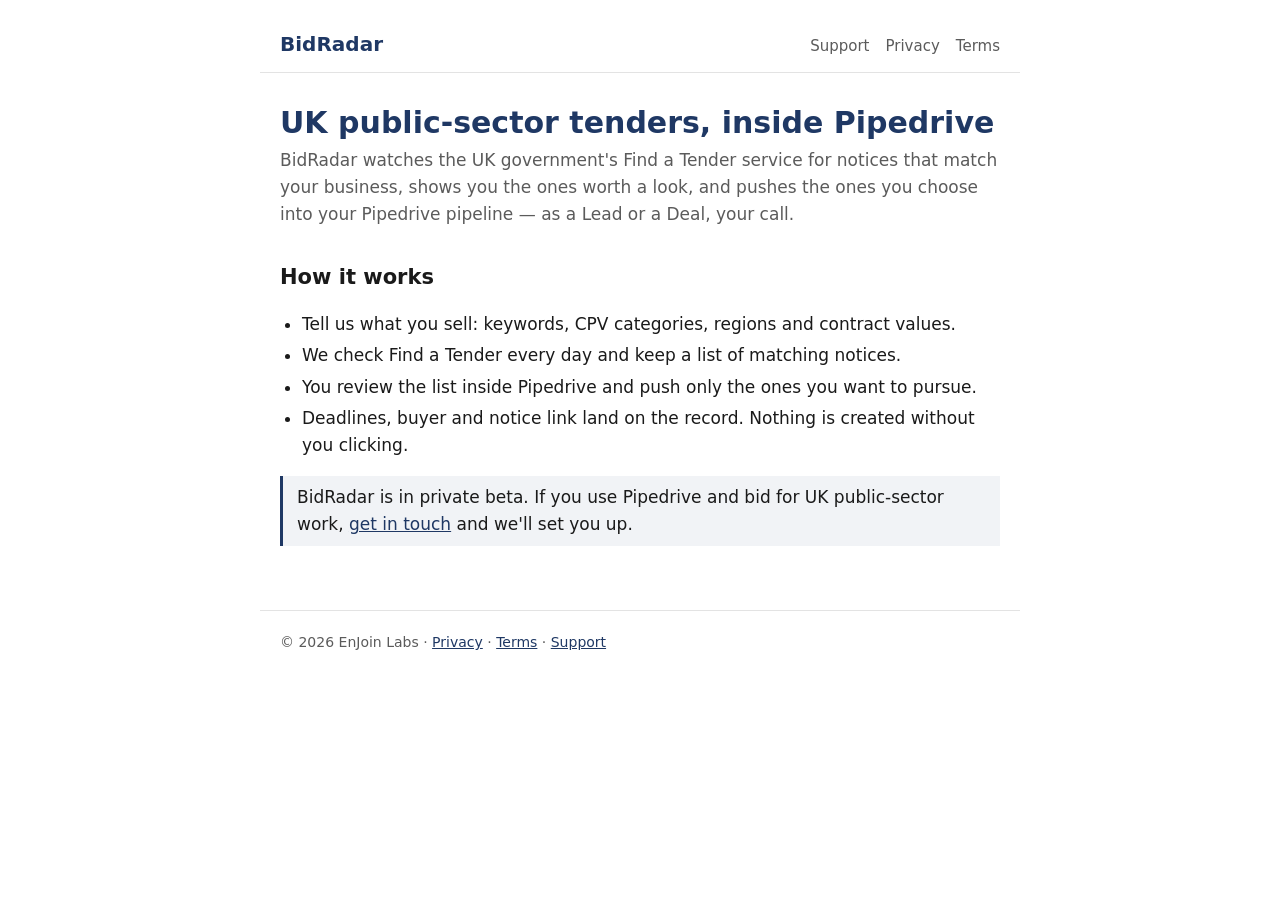
==== index.html @ 0193b036 "Publish BidRadar marketing/legal site Co-Authored-By: Claude Opus 4.8 (1M context) <noreply@anthropi" ====
<!doctype html>
<html lang="en-GB">
<head>
<meta charset="utf-8">
<meta name="viewport" content="width=device-width,initial-scale=1">
<title>BidRadar — UK public-sector tenders inside Pipedrive</title>
<meta name="description" content="BidRadar finds UK public-sector tender notices that match your business and lets you push the ones you want into Pipedrive as a Lead or a Deal.">
<link rel="stylesheet" href="site.css">
</head>
<body>
<header>
  <a class="brand" href="/">BidRadar</a>
  <nav><a href="/support">Support</a><a href="/privacy">Privacy</a><a href="/terms">Terms</a></nav>
</header>
<main>
  <h1>UK public-sector tenders, inside Pipedrive</h1>
  <p class="lede">BidRadar watches the UK government's Find a Tender service for notices that match your business, shows you the ones worth a look, and pushes the ones you choose into your Pipedrive pipeline — as a Lead or a Deal, your call.</p>

  <h2>How it works</h2>
  <ul>
    <li>Tell us what you sell: keywords, CPV categories, regions and contract values.</li>
    <li>We check Find a Tender every day and keep a list of matching notices.</li>
    <li>You review the list inside Pipedrive and push only the ones you want to pursue.</li>
    <li>Deadlines, buyer and notice link land on the record. Nothing is created without you clicking.</li>
  </ul>

  <div class="note">BidRadar is in private beta. If you use Pipedrive and bid for UK public-sector work, <a href="/support">get in touch</a> and we'll set you up.</div>
</main>
<footer>© 2026 EnJoin Labs · <a href="/privacy">Privacy</a> · <a href="/terms">Terms</a> · <a href="/support">Support</a></footer>
</body>
</html>
---- site.css ----
:root{--ink:#1a1a1a;--muted:#5b5b5b;--accent:#1f3864;--rule:#e3e3e3;--bg:#ffffff}
@media (prefers-color-scheme:dark){:root{--ink:#ececec;--muted:#a8a8a8;--accent:#8fb0e8;--rule:#2e2e2e;--bg:#121212}}
*{box-sizing:border-box}
body{margin:0;background:var(--bg);color:var(--ink);font:17px/1.6 system-ui,-apple-system,"Segoe UI",Roboto,sans-serif}
header,main,footer{max-width:760px;margin:0 auto;padding:0 20px}
header{padding-top:28px;padding-bottom:12px;border-bottom:1px solid var(--rule);display:flex;justify-content:space-between;align-items:baseline;flex-wrap:wrap;gap:8px}
header a.brand{font-weight:700;color:var(--accent);text-decoration:none;font-size:20px}
nav a{color:var(--muted);text-decoration:none;margin-left:16px;font-size:15px}
nav a:hover{color:var(--accent)}
main{padding:32px 20px 48px}
h1{font-size:30px;line-height:1.2;margin:0 0 6px;color:var(--accent)}
h2{font-size:21px;margin:32px 0 8px}
p.lede{color:var(--muted);margin-top:0}
footer{border-top:1px solid var(--rule);padding:20px;color:var(--muted);font-size:14px}
a{color:var(--accent)}
ul{padding-left:22px}
li{margin:4px 0}
.note{border-left:3px solid var(--accent);padding:8px 14px;background:rgba(31,56,100,.06);margin:16px 0}
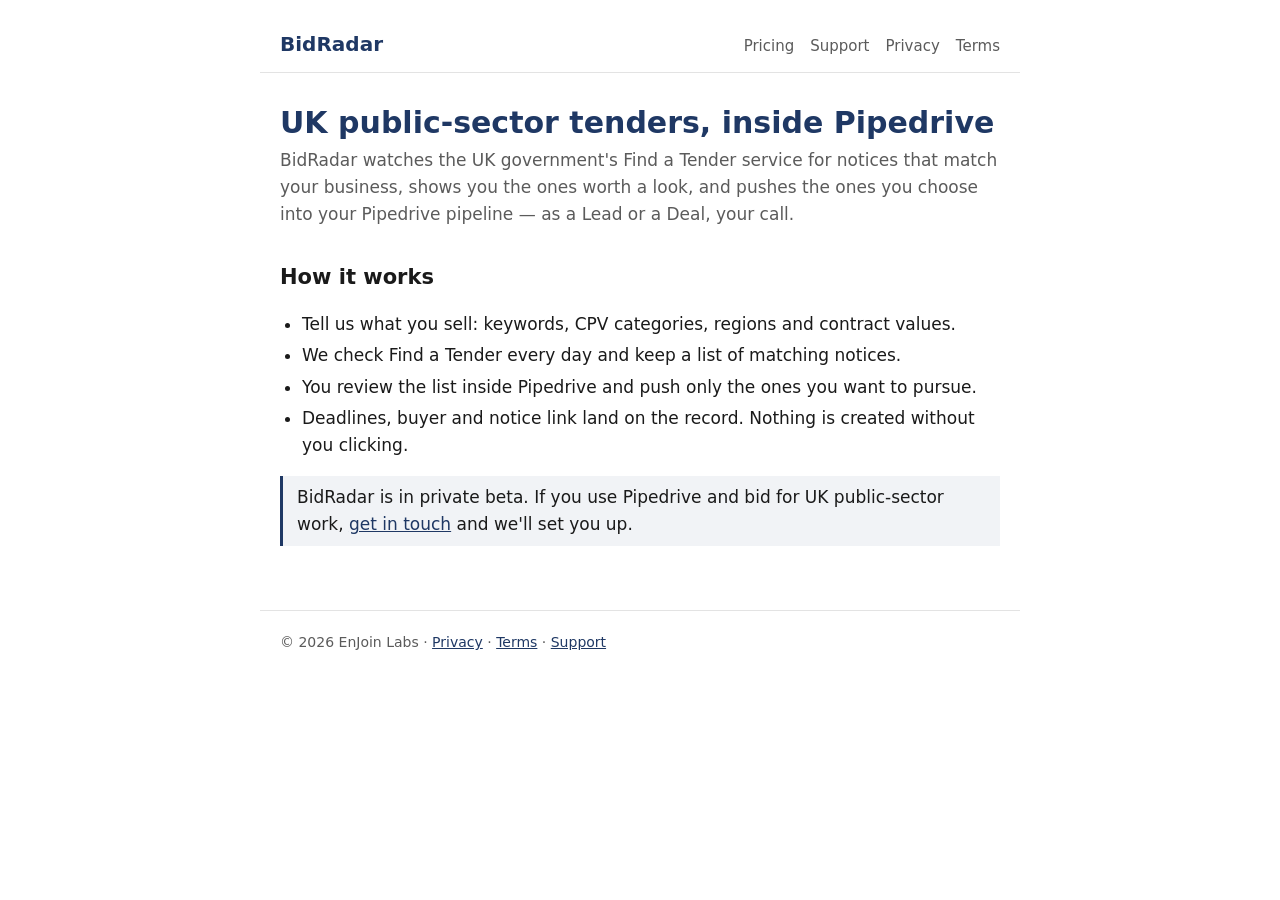
==== commit 94079823: "Add pricing page" ====
--- a/index.html
+++ b/index.html
@@ -10,7 +10,7 @@
 <body>
 <header>
   <a class="brand" href="/">BidRadar</a>
-  <nav><a href="/support">Support</a><a href="/privacy">Privacy</a><a href="/terms">Terms</a></nav>
+  <nav><a href="/pricing">Pricing</a><a href="/support">Support</a><a href="/privacy">Privacy</a><a href="/terms">Terms</a></nav>
 </header>
 <main>
   <h1>UK public-sector tenders, inside Pipedrive</h1>
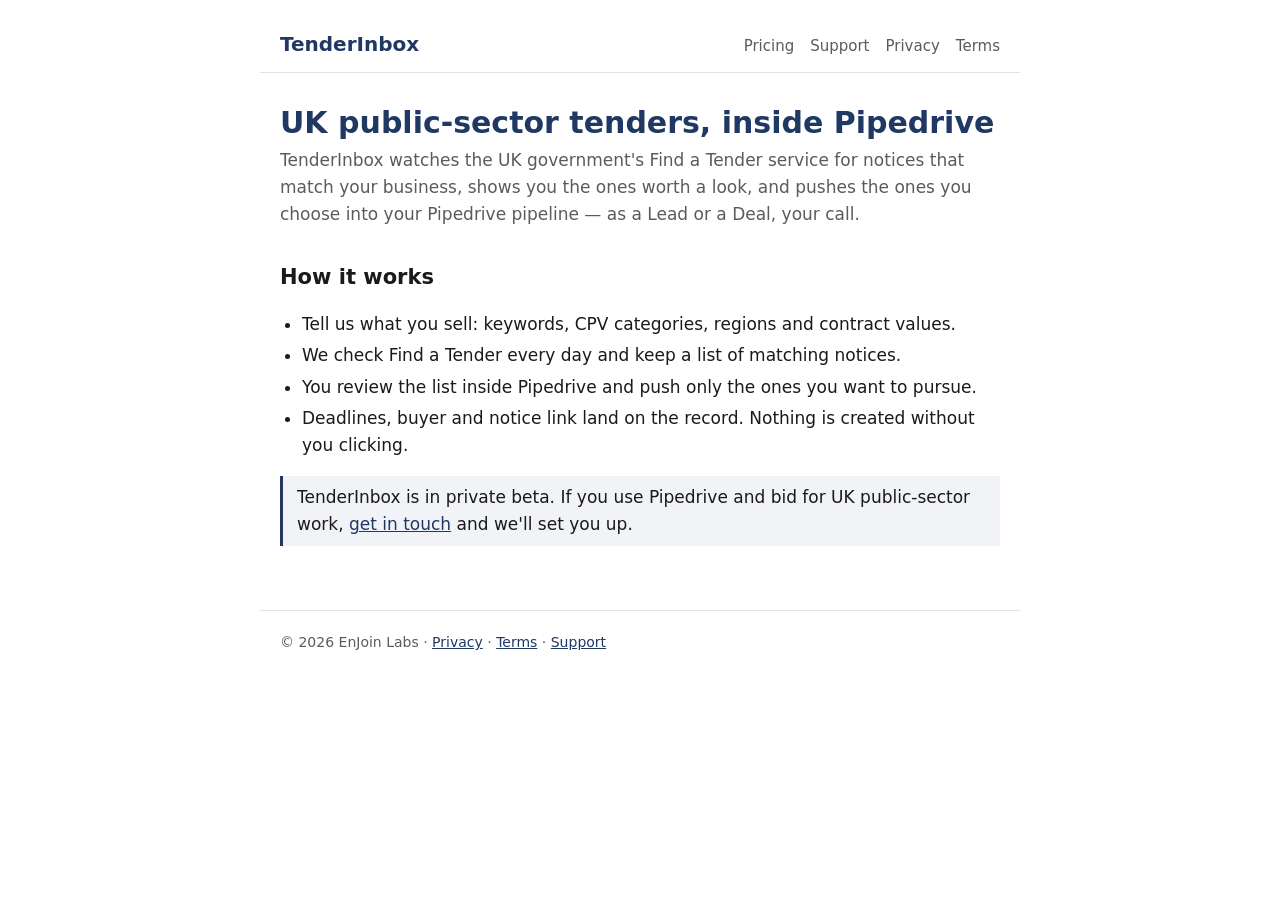
==== commit bd55bf3b: "Rename BidRadar to TenderInbox across all pages Co-Authored-By: Claude Opus 4.8 (1M context) <norepl" ====
--- a/index.html
+++ b/index.html
@@ -3,18 +3,18 @@
 <head>
 <meta charset="utf-8">
 <meta name="viewport" content="width=device-width,initial-scale=1">
-<title>BidRadar — UK public-sector tenders inside Pipedrive</title>
-<meta name="description" content="BidRadar finds UK public-sector tender notices that match your business and lets you push the ones you want into Pipedrive as a Lead or a Deal.">
+<title>TenderInbox — UK public-sector tenders inside Pipedrive</title>
+<meta name="description" content="TenderInbox finds UK public-sector tender notices that match your business and lets you push the ones you want into Pipedrive as a Lead or a Deal.">
 <link rel="stylesheet" href="site.css">
 </head>
 <body>
 <header>
-  <a class="brand" href="/">BidRadar</a>
+  <a class="brand" href="/">TenderInbox</a>
   <nav><a href="/pricing">Pricing</a><a href="/support">Support</a><a href="/privacy">Privacy</a><a href="/terms">Terms</a></nav>
 </header>
 <main>
   <h1>UK public-sector tenders, inside Pipedrive</h1>
-  <p class="lede">BidRadar watches the UK government's Find a Tender service for notices that match your business, shows you the ones worth a look, and pushes the ones you choose into your Pipedrive pipeline — as a Lead or a Deal, your call.</p>
+  <p class="lede">TenderInbox watches the UK government's Find a Tender service for notices that match your business, shows you the ones worth a look, and pushes the ones you choose into your Pipedrive pipeline — as a Lead or a Deal, your call.</p>
 
   <h2>How it works</h2>
   <ul>
@@ -24,7 +24,7 @@
     <li>Deadlines, buyer and notice link land on the record. Nothing is created without you clicking.</li>
   </ul>
 
-  <div class="note">BidRadar is in private beta. If you use Pipedrive and bid for UK public-sector work, <a href="/support">get in touch</a> and we'll set you up.</div>
+  <div class="note">TenderInbox is in private beta. If you use Pipedrive and bid for UK public-sector work, <a href="/support">get in touch</a> and we'll set you up.</div>
 </main>
 <footer>© 2026 EnJoin Labs · <a href="/privacy">Privacy</a> · <a href="/terms">Terms</a> · <a href="/support">Support</a></footer>
 </body>
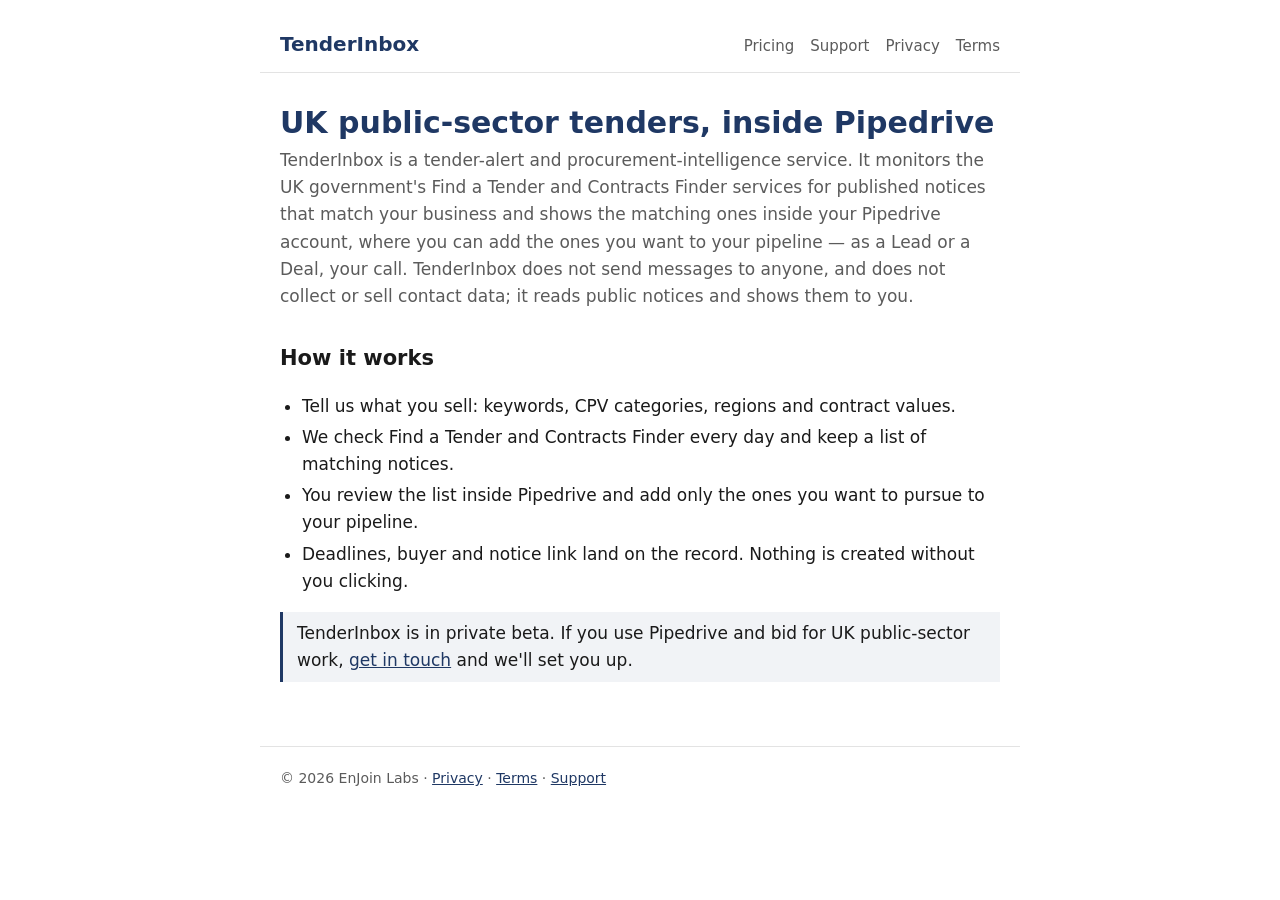
==== commit 39375435: "Reframe copy as tender-alert and procurement-intelligence service Remove outbound/prospecting vocabu" ====
--- a/index.html
+++ b/index.html
@@ -4,7 +4,7 @@
 <meta charset="utf-8">
 <meta name="viewport" content="width=device-width,initial-scale=1">
 <title>TenderInbox — UK public-sector tenders inside Pipedrive</title>
-<meta name="description" content="TenderInbox finds UK public-sector tender notices that match your business and lets you push the ones you want into Pipedrive as a Lead or a Deal.">
+<meta name="description" content="TenderInbox is a tender-alert service that monitors Find a Tender and Contracts Finder for published notices matching your business and shows them inside Pipedrive, where you add the ones you want to your pipeline as a Lead or a Deal.">
 <link rel="stylesheet" href="site.css">
 </head>
 <body>
@@ -14,13 +14,13 @@
 </header>
 <main>
   <h1>UK public-sector tenders, inside Pipedrive</h1>
-  <p class="lede">TenderInbox watches the UK government's Find a Tender service for notices that match your business, shows you the ones worth a look, and pushes the ones you choose into your Pipedrive pipeline — as a Lead or a Deal, your call.</p>
+  <p class="lede">TenderInbox is a tender-alert and procurement-intelligence service. It monitors the UK government's Find a Tender and Contracts Finder services for published notices that match your business and shows the matching ones inside your Pipedrive account, where you can add the ones you want to your pipeline — as a Lead or a Deal, your call. TenderInbox does not send messages to anyone, and does not collect or sell contact data; it reads public notices and shows them to you.</p>
 
   <h2>How it works</h2>
   <ul>
     <li>Tell us what you sell: keywords, CPV categories, regions and contract values.</li>
-    <li>We check Find a Tender every day and keep a list of matching notices.</li>
-    <li>You review the list inside Pipedrive and push only the ones you want to pursue.</li>
+    <li>We check Find a Tender and Contracts Finder every day and keep a list of matching notices.</li>
+    <li>You review the list inside Pipedrive and add only the ones you want to pursue to your pipeline.</li>
     <li>Deadlines, buyer and notice link land on the record. Nothing is created without you clicking.</li>
   </ul>
 
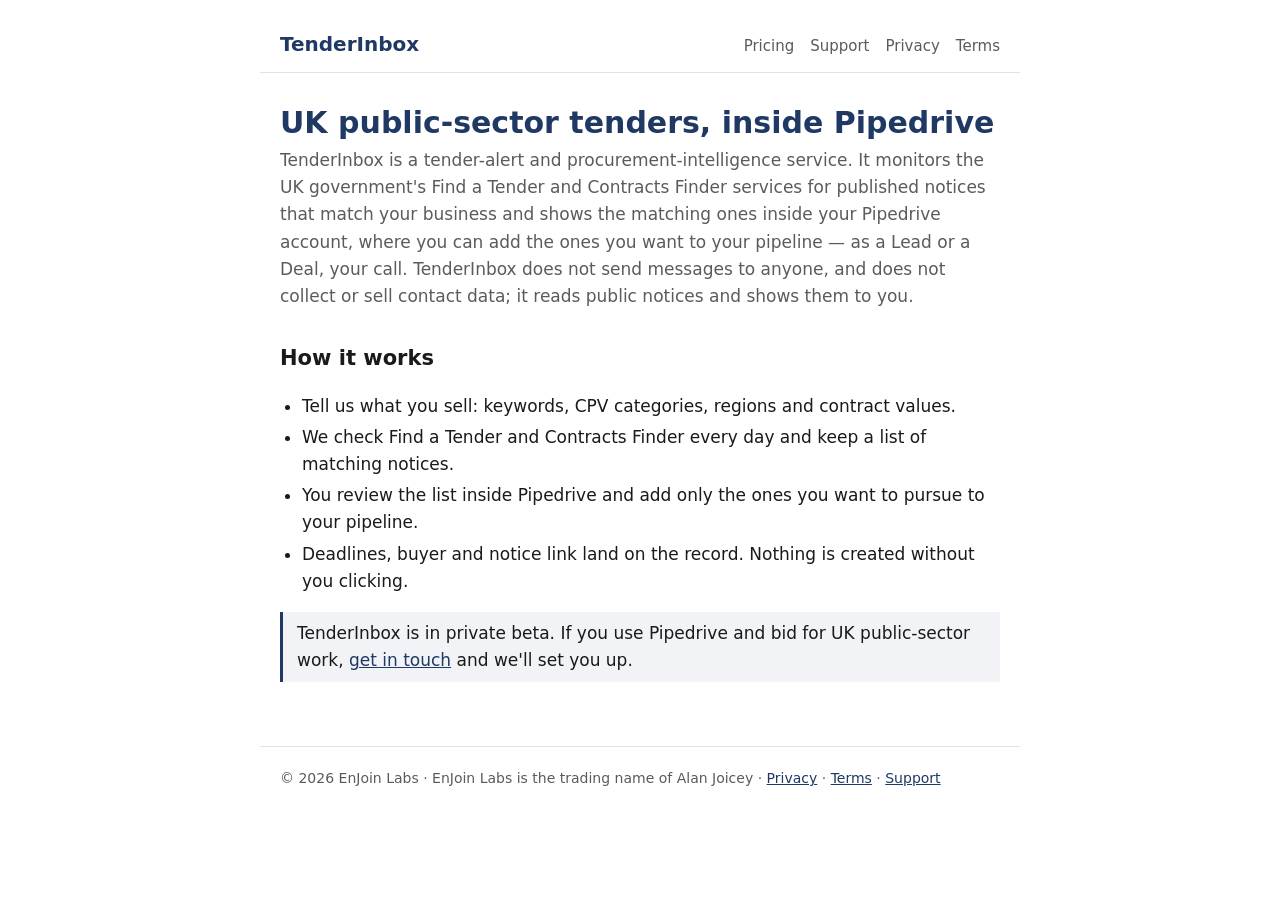
==== commit ae92a218: "Switch payment provider to Stripe and add sole-trader legal identity - Replace Paddle with Stripe in" ====
--- a/index.html
+++ b/index.html
@@ -26,6 +26,6 @@
 
   <div class="note">TenderInbox is in private beta. If you use Pipedrive and bid for UK public-sector work, <a href="/support">get in touch</a> and we'll set you up.</div>
 </main>
-<footer>© 2026 EnJoin Labs · <a href="/privacy">Privacy</a> · <a href="/terms">Terms</a> · <a href="/support">Support</a></footer>
+<footer>© 2026 EnJoin Labs · EnJoin Labs is the trading name of Alan Joicey · <a href="/privacy">Privacy</a> · <a href="/terms">Terms</a> · <a href="/support">Support</a></footer>
 </body>
 </html>
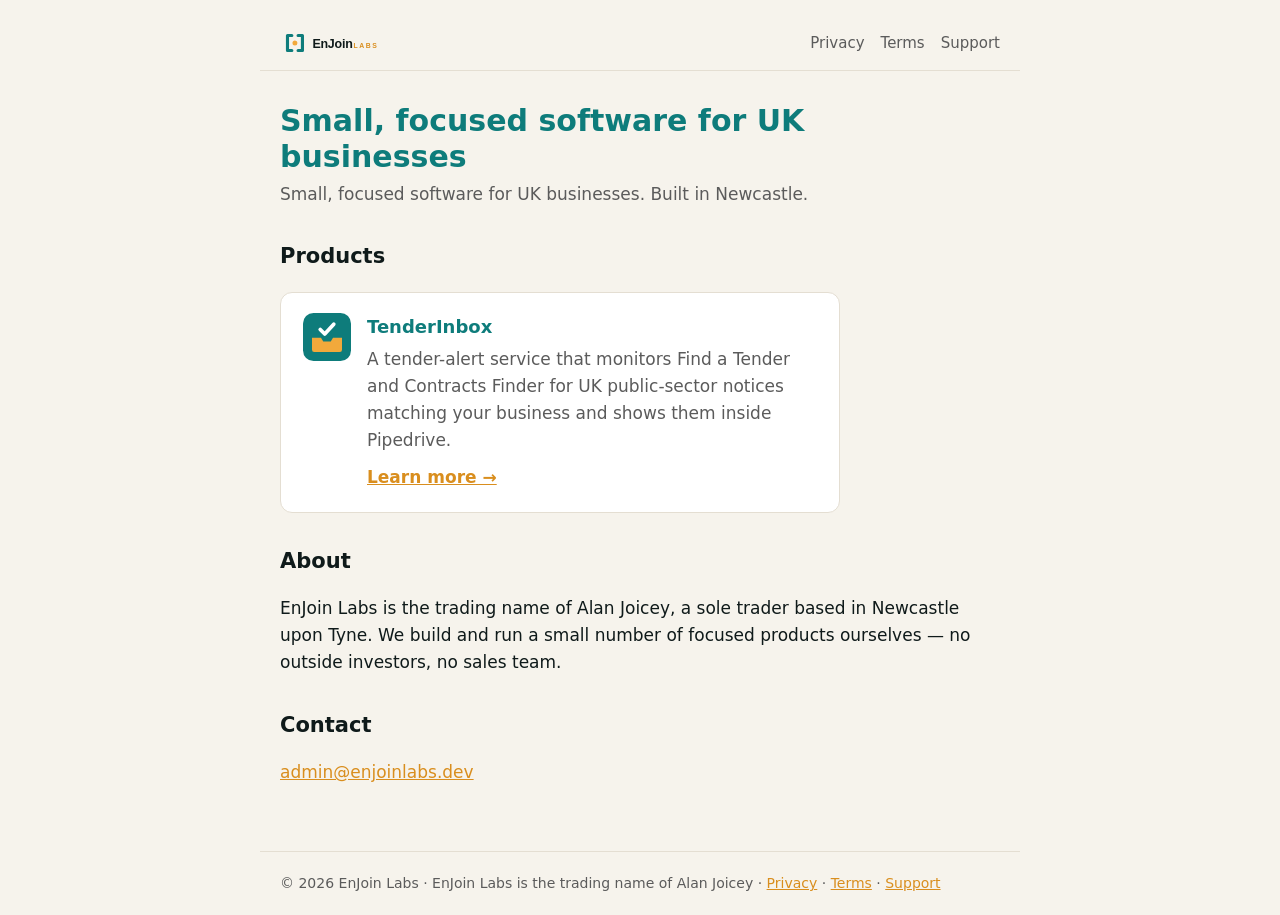
==== commit 8482b235: "Restructure site: company home, /tenderinbox/ section, brand assets" ====
--- a/index.html
+++ b/index.html
@@ -3,29 +3,48 @@
 <head>
 <meta charset="utf-8">
 <meta name="viewport" content="width=device-width,initial-scale=1">
-<title>TenderInbox — UK public-sector tenders inside Pipedrive</title>
-<meta name="description" content="TenderInbox is a tender-alert service that monitors Find a Tender and Contracts Finder for published notices matching your business and shows them inside Pipedrive, where you add the ones you want to your pipeline as a Lead or a Deal.">
-<link rel="stylesheet" href="site.css">
+<title>EnJoin Labs — small, focused software for UK businesses</title>
+<meta name="description" content="EnJoin Labs builds small, focused software for UK businesses. Built in Newcastle. Our first product is TenderInbox, a tender-alert service for Pipedrive.">
+<link rel="stylesheet" href="/site.css">
+<link rel="icon" href="/assets/brand/enjoinlabs/favicon.ico" sizes="any">
+<link rel="icon" href="/assets/brand/enjoinlabs/enjoinlabs-icon.svg" type="image/svg+xml">
+<link rel="apple-touch-icon" href="/assets/brand/enjoinlabs/apple-touch-icon.png">
+<meta property="og:type" content="website">
+<meta property="og:site_name" content="EnJoin Labs">
+<meta property="og:title" content="EnJoin Labs — small, focused software for UK businesses">
+<meta property="og:description" content="Small, focused software for UK businesses. Built in Newcastle. Our first product is TenderInbox.">
+<meta property="og:url" content="https://enjoinlabs.dev/">
+<meta property="og:image" content="https://enjoinlabs.dev/assets/brand/enjoinlabs/enjoinlabs-icon-512.png">
+<meta name="twitter:card" content="summary">
+<meta name="twitter:title" content="EnJoin Labs — small, focused software for UK businesses">
+<meta name="twitter:description" content="Small, focused software for UK businesses. Built in Newcastle. Our first product is TenderInbox.">
+<meta name="twitter:image" content="https://enjoinlabs.dev/assets/brand/enjoinlabs/enjoinlabs-icon-512.png">
 </head>
 <body>
 <header>
-  <a class="brand" href="/">TenderInbox</a>
-  <nav><a href="/pricing">Pricing</a><a href="/support">Support</a><a href="/privacy">Privacy</a><a href="/terms">Terms</a></nav>
+  <a class="brand" href="/"><img class="brand-lockup" src="/assets/brand/enjoinlabs/enjoinlabs-lockup-light.svg" alt="EnJoin Labs"></a>
+  <nav><a href="/privacy/">Privacy</a><a href="/terms/">Terms</a><a href="/support/">Support</a></nav>
 </header>
 <main>
-  <h1>UK public-sector tenders, inside Pipedrive</h1>
-  <p class="lede">TenderInbox is a tender-alert and procurement-intelligence service. It monitors the UK government's Find a Tender and Contracts Finder services for published notices that match your business and shows the matching ones inside your Pipedrive account, where you can add the ones you want to your pipeline — as a Lead or a Deal, your call. TenderInbox does not send messages to anyone, and does not collect or sell contact data; it reads public notices and shows them to you.</p>
+  <h1>Small, focused software for UK businesses</h1>
+  <p class="lede">Small, focused software for UK businesses. Built in Newcastle.</p>
 
-  <h2>How it works</h2>
-  <ul>
-    <li>Tell us what you sell: keywords, CPV categories, regions and contract values.</li>
-    <li>We check Find a Tender and Contracts Finder every day and keep a list of matching notices.</li>
-    <li>You review the list inside Pipedrive and add only the ones you want to pursue to your pipeline.</li>
-    <li>Deadlines, buyer and notice link land on the record. Nothing is created without you clicking.</li>
-  </ul>
+  <h2>Products</h2>
+  <div class="card">
+    <img src="/assets/brand/tenderinbox/tenderinbox-icon.svg" alt="">
+    <div class="card-body">
+      <h3>TenderInbox</h3>
+      <p>A tender-alert service that monitors Find a Tender and Contracts Finder for UK public-sector notices matching your business and shows them inside Pipedrive.</p>
+      <a href="/tenderinbox/">Learn more →</a>
+    </div>
+  </div>
 
-  <div class="note">TenderInbox is in private beta. If you use Pipedrive and bid for UK public-sector work, <a href="/support">get in touch</a> and we'll set you up.</div>
+  <h2>About</h2>
+  <p>EnJoin Labs is the trading name of Alan Joicey, a sole trader based in Newcastle upon Tyne. We build and run a small number of focused products ourselves — no outside investors, no sales team.</p>
+
+  <h2>Contact</h2>
+  <p><a href="mailto:admin@enjoinlabs.dev">admin@enjoinlabs.dev</a></p>
 </main>
-<footer>© 2026 EnJoin Labs · EnJoin Labs is the trading name of Alan Joicey · <a href="/privacy">Privacy</a> · <a href="/terms">Terms</a> · <a href="/support">Support</a></footer>
+<footer>© 2026 EnJoin Labs · EnJoin Labs is the trading name of Alan Joicey · <a href="/privacy/">Privacy</a> · <a href="/terms/">Terms</a> · <a href="/support/">Support</a></footer>
 </body>
 </html>
--- a/site.css
+++ b/site.css
@@ -1,18 +1,38 @@
-:root{--ink:#1a1a1a;--muted:#5b5b5b;--accent:#1f3864;--rule:#e3e3e3;--bg:#ffffff}
-@media (prefers-color-scheme:dark){:root{--ink:#ececec;--muted:#a8a8a8;--accent:#8fb0e8;--rule:#2e2e2e;--bg:#121212}}
+:root{
+  --teal:#0E7C7B;      /* primary: buttons, brand, headings */
+  --amber:#F2A93B;
+  --amber-dark:#D98E1E; /* accent/links on light backgrounds (contrast) */
+  --ink:#0F1A1A;        /* body text */
+  --paper:#F6F3EC;      /* warm off-white page background */
+  --muted:#5b5b5b;
+  --rule:#e4ded2;       /* warm hairline to match paper */
+  --bg:var(--paper);
+  --accent:var(--amber-dark); /* legacy var name kept for inline product styles */
+}
 *{box-sizing:border-box}
-body{margin:0;background:var(--bg);color:var(--ink);font:17px/1.6 system-ui,-apple-system,"Segoe UI",Roboto,sans-serif}
+body{margin:0;background:var(--bg);color:var(--ink);font:17px/1.6 Inter,system-ui,-apple-system,"Segoe UI",Roboto,sans-serif}
 header,main,footer{max-width:760px;margin:0 auto;padding:0 20px}
-header{padding-top:28px;padding-bottom:12px;border-bottom:1px solid var(--rule);display:flex;justify-content:space-between;align-items:baseline;flex-wrap:wrap;gap:8px}
-header a.brand{font-weight:700;color:var(--accent);text-decoration:none;font-size:20px}
+header{padding-top:28px;padding-bottom:12px;border-bottom:1px solid var(--rule);display:flex;justify-content:space-between;align-items:center;flex-wrap:wrap;gap:8px}
+header a.brand{display:inline-flex;align-items:center;gap:10px;font-weight:700;color:var(--teal);text-decoration:none;font-size:20px}
+header a.brand img{display:block}
+.brand-lockup{height:30px;width:auto}
+.brand-icon{height:28px;width:28px}
 nav a{color:var(--muted);text-decoration:none;margin-left:16px;font-size:15px}
-nav a:hover{color:var(--accent)}
+nav a:hover{color:var(--teal)}
 main{padding:32px 20px 48px}
-h1{font-size:30px;line-height:1.2;margin:0 0 6px;color:var(--accent)}
-h2{font-size:21px;margin:32px 0 8px}
+h1{font-size:30px;line-height:1.2;margin:0 0 6px;color:var(--teal)}
+h2{font-size:21px;margin:32px 0 8px;color:var(--ink)}
+h3{margin:0 0 4px;font-size:18px;color:var(--teal)}
 p.lede{color:var(--muted);margin-top:0}
 footer{border-top:1px solid var(--rule);padding:20px;color:var(--muted);font-size:14px}
-a{color:var(--accent)}
+a{color:var(--amber-dark)}
 ul{padding-left:22px}
 li{margin:4px 0}
-.note{border-left:3px solid var(--accent);padding:8px 14px;background:rgba(31,56,100,.06);margin:16px 0}
+.note{border-left:3px solid var(--teal);padding:8px 14px;background:rgba(14,124,123,.07);margin:16px 0}
+.btn{display:inline-block;background:var(--teal);color:#fff;text-decoration:none;padding:12px 20px;border-radius:8px;font-weight:600}
+.btn:hover{opacity:.92}
+.card{display:flex;gap:16px;align-items:flex-start;border:1px solid var(--rule);border-radius:12px;padding:20px 22px;margin:18px 0;max-width:560px;background:#fff}
+.card img{height:48px;width:48px;flex:none}
+.card .card-body{min-width:0}
+.card p{margin:0 0 10px;color:var(--muted)}
+.card a{font-weight:600}
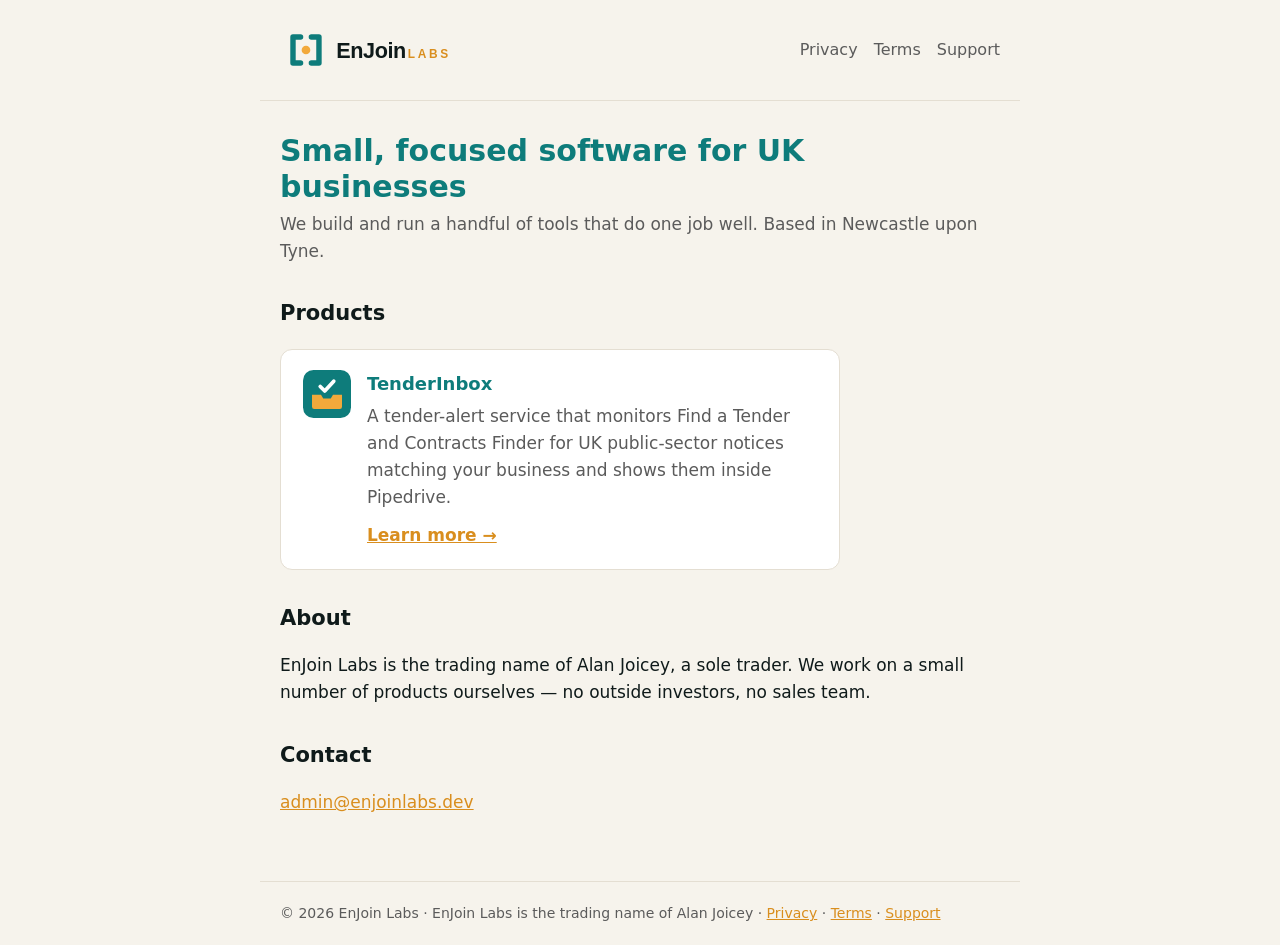
==== commit 0345c3c1: "Dark mode, larger header, hero copy" ====
--- a/index.html
+++ b/index.html
@@ -4,7 +4,7 @@
 <meta charset="utf-8">
 <meta name="viewport" content="width=device-width,initial-scale=1">
 <title>EnJoin Labs — small, focused software for UK businesses</title>
-<meta name="description" content="EnJoin Labs builds small, focused software for UK businesses. Built in Newcastle. Our first product is TenderInbox, a tender-alert service for Pipedrive.">
+<meta name="description" content="EnJoin Labs builds small, focused software for UK businesses. Based in Newcastle upon Tyne. Our first product is TenderInbox, a tender-alert service for Pipedrive.">
 <link rel="stylesheet" href="/site.css">
 <link rel="icon" href="/assets/brand/enjoinlabs/favicon.ico" sizes="any">
 <link rel="icon" href="/assets/brand/enjoinlabs/enjoinlabs-icon.svg" type="image/svg+xml">
@@ -12,22 +12,25 @@
 <meta property="og:type" content="website">
 <meta property="og:site_name" content="EnJoin Labs">
 <meta property="og:title" content="EnJoin Labs — small, focused software for UK businesses">
-<meta property="og:description" content="Small, focused software for UK businesses. Built in Newcastle. Our first product is TenderInbox.">
+<meta property="og:description" content="Small, focused software for UK businesses. Based in Newcastle upon Tyne. Our first product is TenderInbox.">
 <meta property="og:url" content="https://enjoinlabs.dev/">
 <meta property="og:image" content="https://enjoinlabs.dev/assets/brand/enjoinlabs/enjoinlabs-icon-512.png">
 <meta name="twitter:card" content="summary">
 <meta name="twitter:title" content="EnJoin Labs — small, focused software for UK businesses">
-<meta name="twitter:description" content="Small, focused software for UK businesses. Built in Newcastle. Our first product is TenderInbox.">
+<meta name="twitter:description" content="Small, focused software for UK businesses. Based in Newcastle upon Tyne. Our first product is TenderInbox.">
 <meta name="twitter:image" content="https://enjoinlabs.dev/assets/brand/enjoinlabs/enjoinlabs-icon-512.png">
 </head>
 <body>
 <header>
-  <a class="brand" href="/"><img class="brand-lockup" src="/assets/brand/enjoinlabs/enjoinlabs-lockup-light.svg" alt="EnJoin Labs"></a>
+  <a class="brand" href="/"><picture>
+    <source srcset="/assets/brand/enjoinlabs/enjoinlabs-lockup-dark.svg" media="(prefers-color-scheme: dark)">
+    <img src="/assets/brand/enjoinlabs/enjoinlabs-lockup-light.svg" alt="EnJoin Labs" class="logo">
+  </picture></a>
   <nav><a href="/privacy/">Privacy</a><a href="/terms/">Terms</a><a href="/support/">Support</a></nav>
 </header>
 <main>
   <h1>Small, focused software for UK businesses</h1>
-  <p class="lede">Small, focused software for UK businesses. Built in Newcastle.</p>
+  <p class="lede">We build and run a handful of tools that do one job well. Based in Newcastle upon Tyne.</p>
 
   <h2>Products</h2>
   <div class="card">
@@ -40,7 +43,7 @@
   </div>
 
   <h2>About</h2>
-  <p>EnJoin Labs is the trading name of Alan Joicey, a sole trader based in Newcastle upon Tyne. We build and run a small number of focused products ourselves — no outside investors, no sales team.</p>
+  <p>EnJoin Labs is the trading name of Alan Joicey, a sole trader. We work on a small number of products ourselves — no outside investors, no sales team.</p>
 
   <h2>Contact</h2>
   <p><a href="mailto:admin@enjoinlabs.dev">admin@enjoinlabs.dev</a></p>
--- a/site.css
+++ b/site.css
@@ -1,37 +1,53 @@
 :root{
-  --teal:#0E7C7B;      /* primary: buttons, brand, headings */
+  --teal:#0E7C7B;       /* solid teal for buttons (same in both modes) */
+  --teal-text:#0E7C7B;  /* teal for headings/brand text; lightens in dark */
   --amber:#F2A93B;
-  --amber-dark:#D98E1E; /* accent/links on light backgrounds (contrast) */
+  --amber-dark:#D98E1E; /* link/accent colour on light backgrounds (contrast) */
   --ink:#0F1A1A;        /* body text */
   --paper:#F6F3EC;      /* warm off-white page background */
   --muted:#5b5b5b;
-  --rule:#e4ded2;       /* warm hairline to match paper */
+  --rule:#e4ded2;       /* hairline / card + header + footer borders */
+  --card-bg:#fff;
   --bg:var(--paper);
+  --link:var(--amber-dark);
   --accent:var(--amber-dark); /* legacy var name kept for inline product styles */
+}
+@media (prefers-color-scheme:dark){
+  :root{
+    --ink:#F6F3EC;
+    --paper:#0F1A1A;
+    --bg:#0F1A1A;
+    --muted:#B8C2C2;
+    --rule:#223333;       /* dark card/header/footer border */
+    --card-bg:#162424;
+    --teal-text:#3FA9A8;  /* lighter teal so text/links pass contrast on dark */
+    --link:#F2A93B;       /* amber (not dark amber) for contrast on dark */
+  }
 }
 *{box-sizing:border-box}
 body{margin:0;background:var(--bg);color:var(--ink);font:17px/1.6 Inter,system-ui,-apple-system,"Segoe UI",Roboto,sans-serif}
 header,main,footer{max-width:760px;margin:0 auto;padding:0 20px}
-header{padding-top:28px;padding-bottom:12px;border-bottom:1px solid var(--rule);display:flex;justify-content:space-between;align-items:center;flex-wrap:wrap;gap:8px}
-header a.brand{display:inline-flex;align-items:center;gap:10px;font-weight:700;color:var(--teal);text-decoration:none;font-size:20px}
+header{padding-top:24px;padding-bottom:24px;border-bottom:1px solid var(--rule);display:flex;justify-content:space-between;align-items:center;flex-wrap:wrap;gap:8px 16px}
+header a.brand{display:inline-flex;align-items:center;gap:10px;font-weight:700;color:var(--teal-text);text-decoration:none;font-size:1.5rem}
 header a.brand img{display:block}
-.brand-lockup{height:30px;width:auto}
-.brand-icon{height:28px;width:28px}
-nav a{color:var(--muted);text-decoration:none;margin-left:16px;font-size:15px}
-nav a:hover{color:var(--teal)}
+.logo{height:52px;width:auto}
+.brand-icon{height:44px;width:44px}
+nav a{color:var(--muted);text-decoration:none;margin-left:16px;font-size:1rem}
+nav a:first-child{margin-left:0}
+nav a:hover{color:var(--teal-text)}
 main{padding:32px 20px 48px}
-h1{font-size:30px;line-height:1.2;margin:0 0 6px;color:var(--teal)}
+h1{font-size:30px;line-height:1.2;margin:0 0 6px;color:var(--teal-text)}
 h2{font-size:21px;margin:32px 0 8px;color:var(--ink)}
-h3{margin:0 0 4px;font-size:18px;color:var(--teal)}
+h3{margin:0 0 4px;font-size:18px;color:var(--teal-text)}
 p.lede{color:var(--muted);margin-top:0}
 footer{border-top:1px solid var(--rule);padding:20px;color:var(--muted);font-size:14px}
-a{color:var(--amber-dark)}
+a{color:var(--link)}
 ul{padding-left:22px}
 li{margin:4px 0}
 .note{border-left:3px solid var(--teal);padding:8px 14px;background:rgba(14,124,123,.07);margin:16px 0}
 .btn{display:inline-block;background:var(--teal);color:#fff;text-decoration:none;padding:12px 20px;border-radius:8px;font-weight:600}
 .btn:hover{opacity:.92}
-.card{display:flex;gap:16px;align-items:flex-start;border:1px solid var(--rule);border-radius:12px;padding:20px 22px;margin:18px 0;max-width:560px;background:#fff}
+.card{display:flex;gap:16px;align-items:flex-start;border:1px solid var(--rule);border-radius:12px;padding:20px 22px;margin:18px 0;max-width:560px;background:var(--card-bg)}
 .card img{height:48px;width:48px;flex:none}
 .card .card-body{min-width:0}
 .card p{margin:0 0 10px;color:var(--muted)}
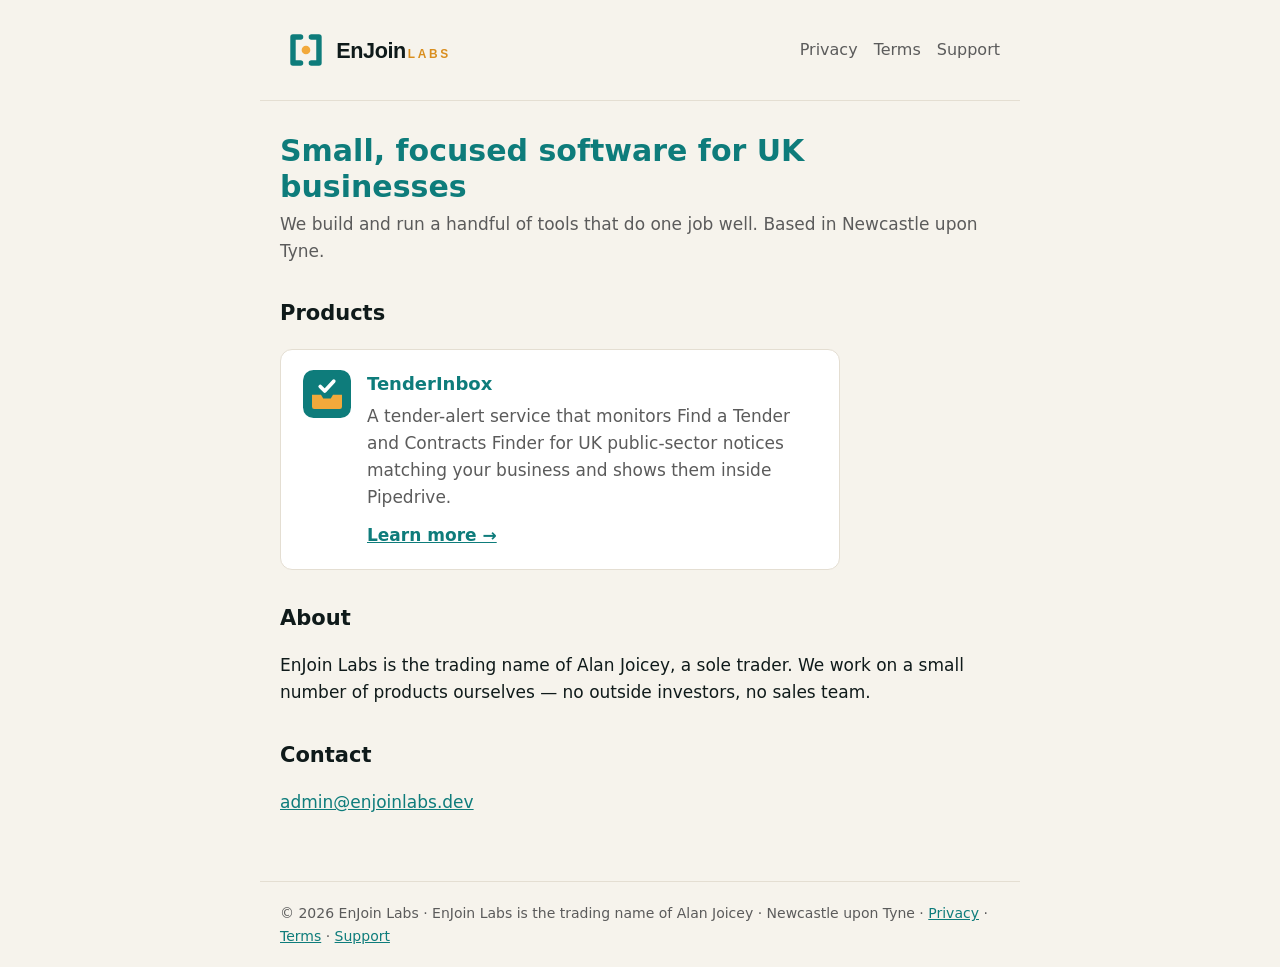
==== commit 958d98a4: "Site audit: facts aligned with product, beta wording removed, link contrast, address and marketplace" ====
--- a/index.html
+++ b/index.html
@@ -48,6 +48,6 @@
   <h2>Contact</h2>
   <p><a href="mailto:admin@enjoinlabs.dev">admin@enjoinlabs.dev</a></p>
 </main>
-<footer>© 2026 EnJoin Labs · EnJoin Labs is the trading name of Alan Joicey · <a href="/privacy/">Privacy</a> · <a href="/terms/">Terms</a> · <a href="/support/">Support</a></footer>
+<footer>© 2026 EnJoin Labs · EnJoin Labs is the trading name of Alan Joicey · <!-- address:start -->Newcastle upon Tyne<!-- address:end --> · <a href="/privacy/">Privacy</a> · <a href="/terms/">Terms</a> · <a href="/support/">Support</a></footer>
 </body>
 </html>
--- a/site.css
+++ b/site.css
@@ -9,7 +9,7 @@
   --rule:#e4ded2;       /* hairline / card + header + footer borders */
   --card-bg:#fff;
   --bg:var(--paper);
-  --link:var(--amber-dark);
+  --link:#0E7C7B;       /* teal: body links on paper, passes AA (amber-dark failed) */
   --accent:var(--amber-dark); /* legacy var name kept for inline product styles */
 }
 @media (prefers-color-scheme:dark){
